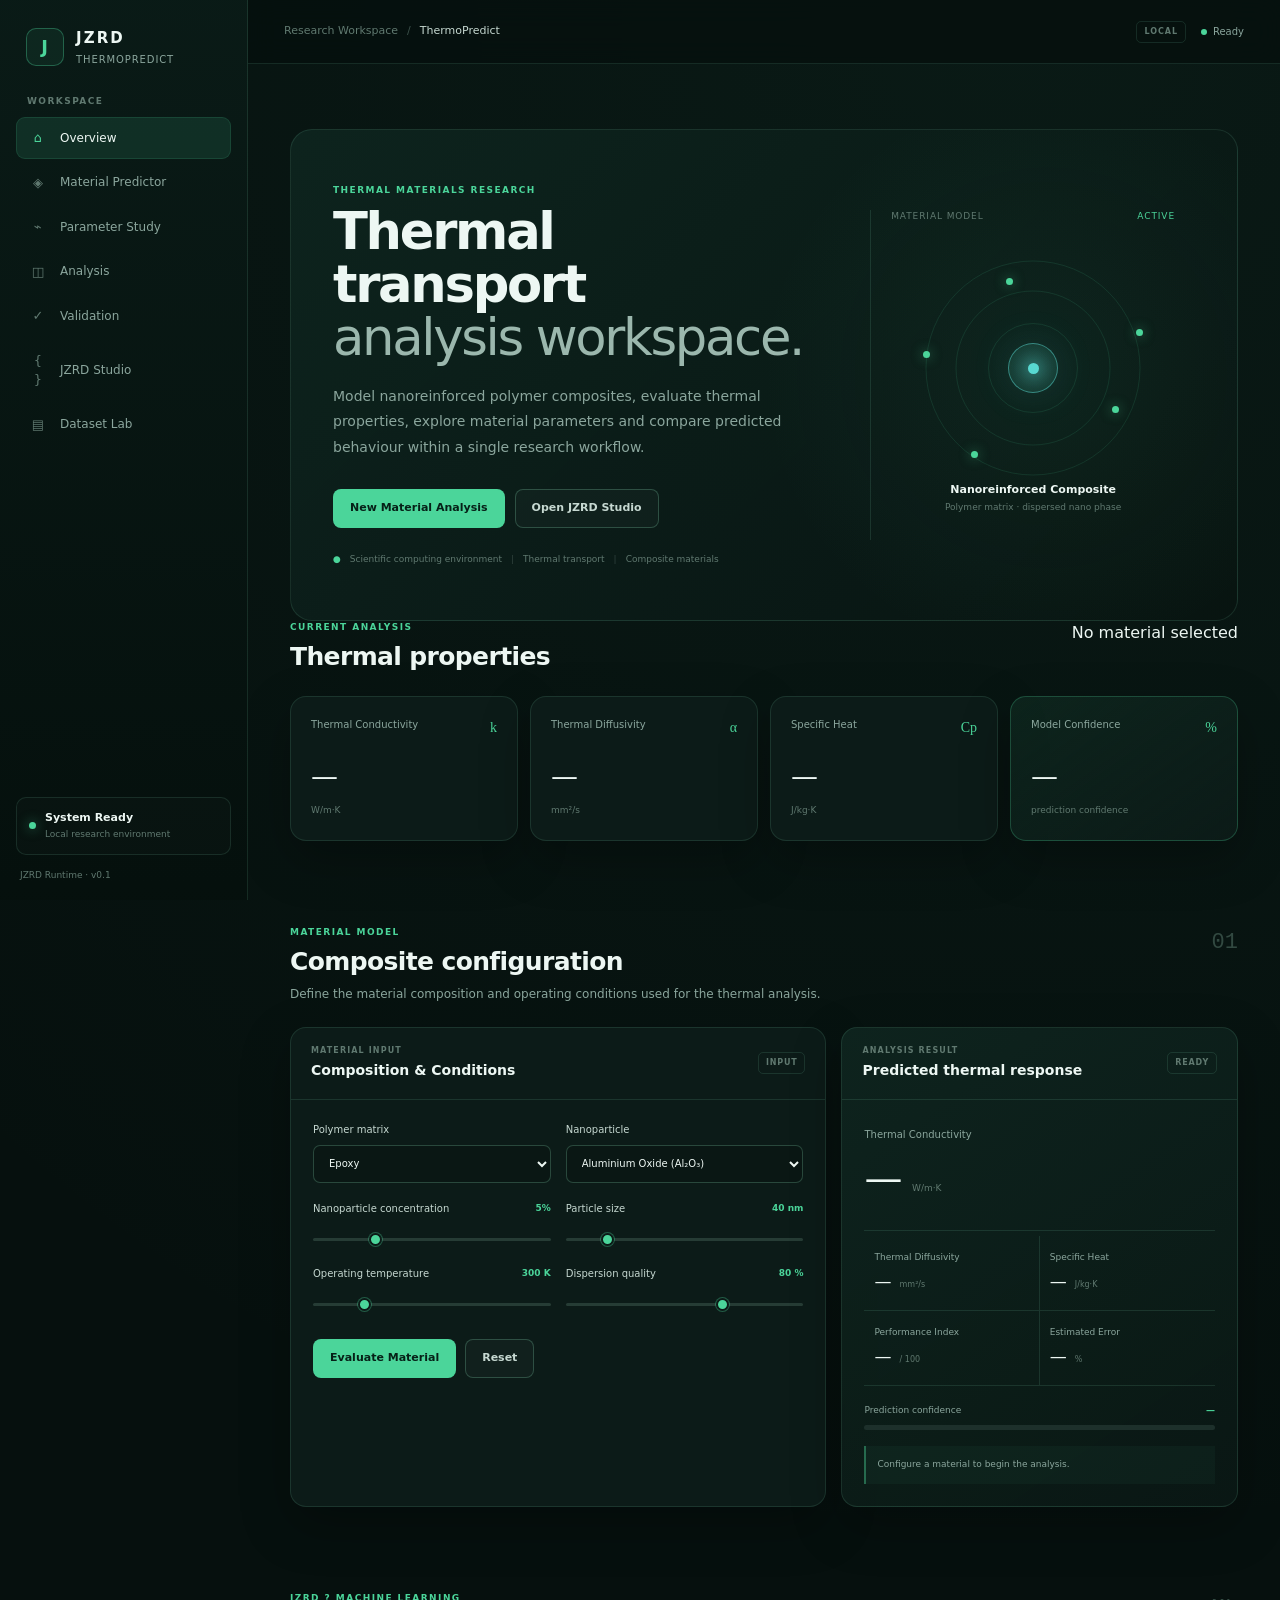
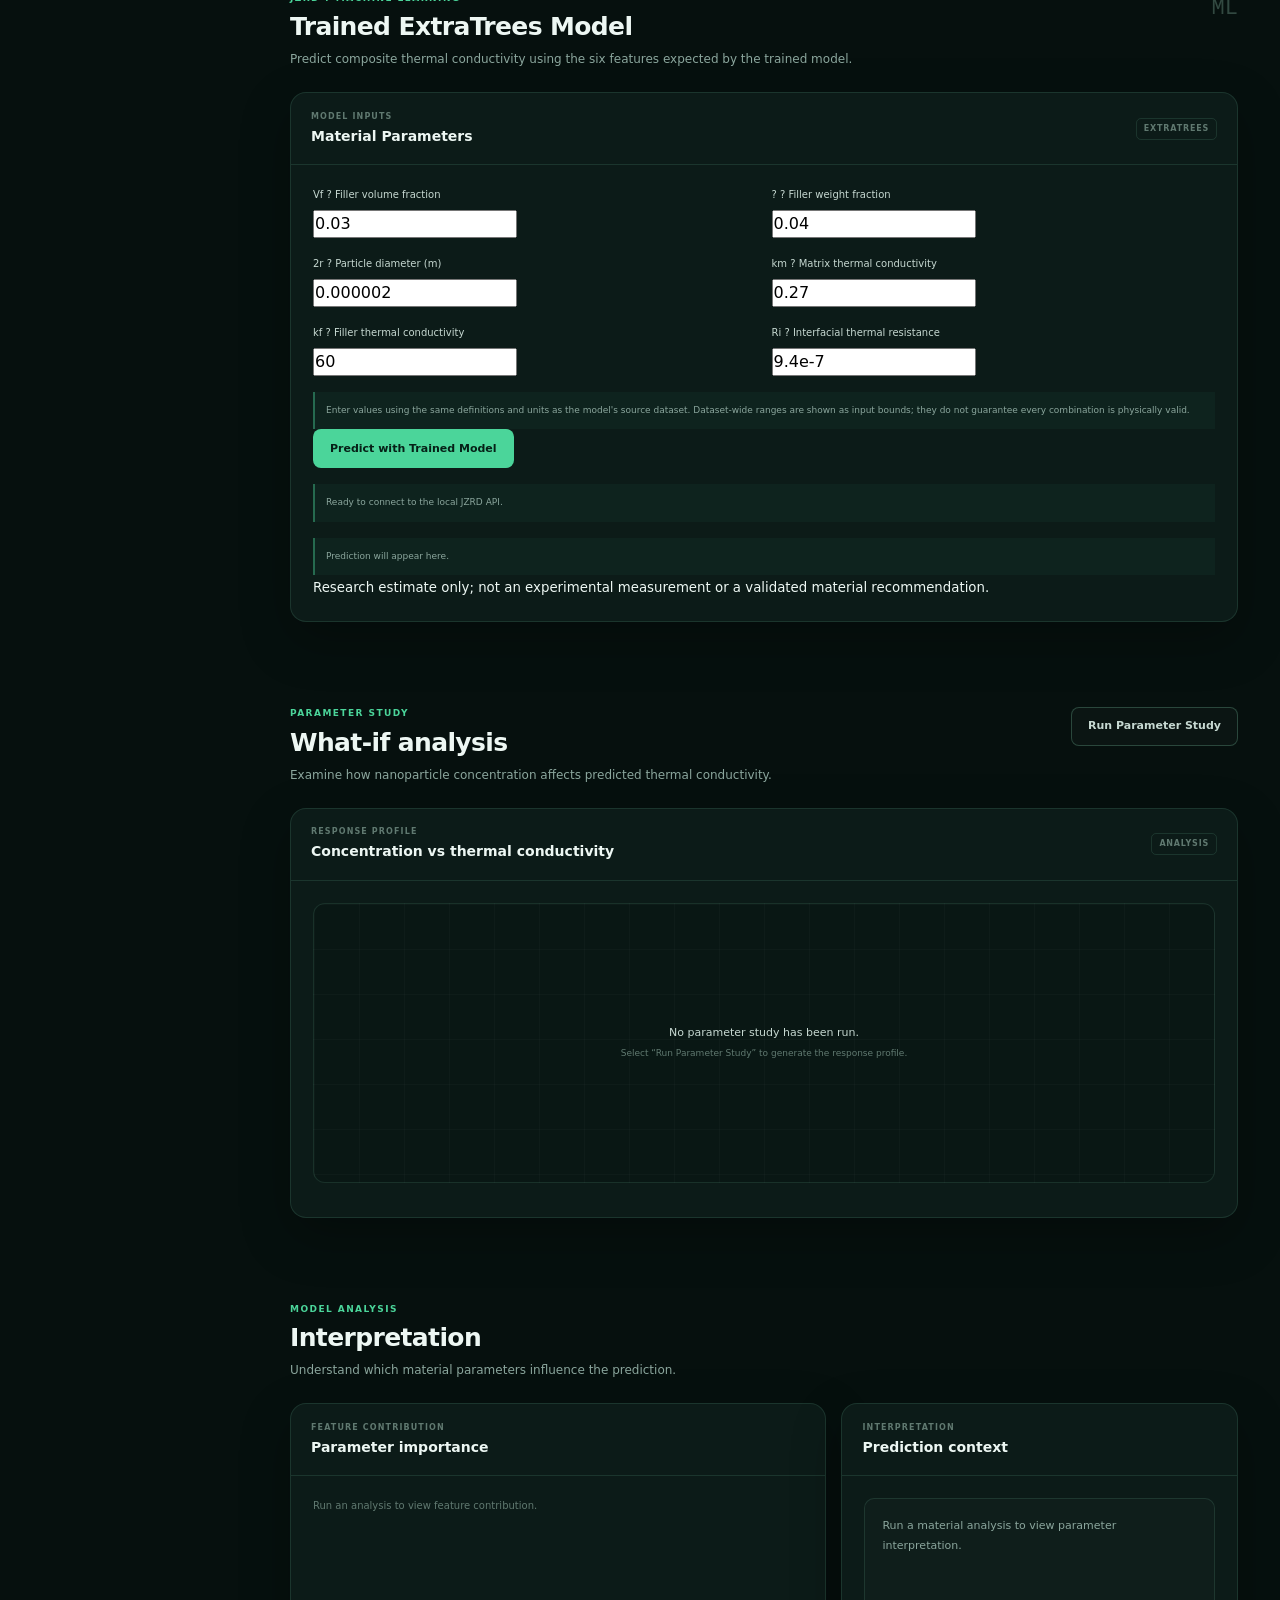
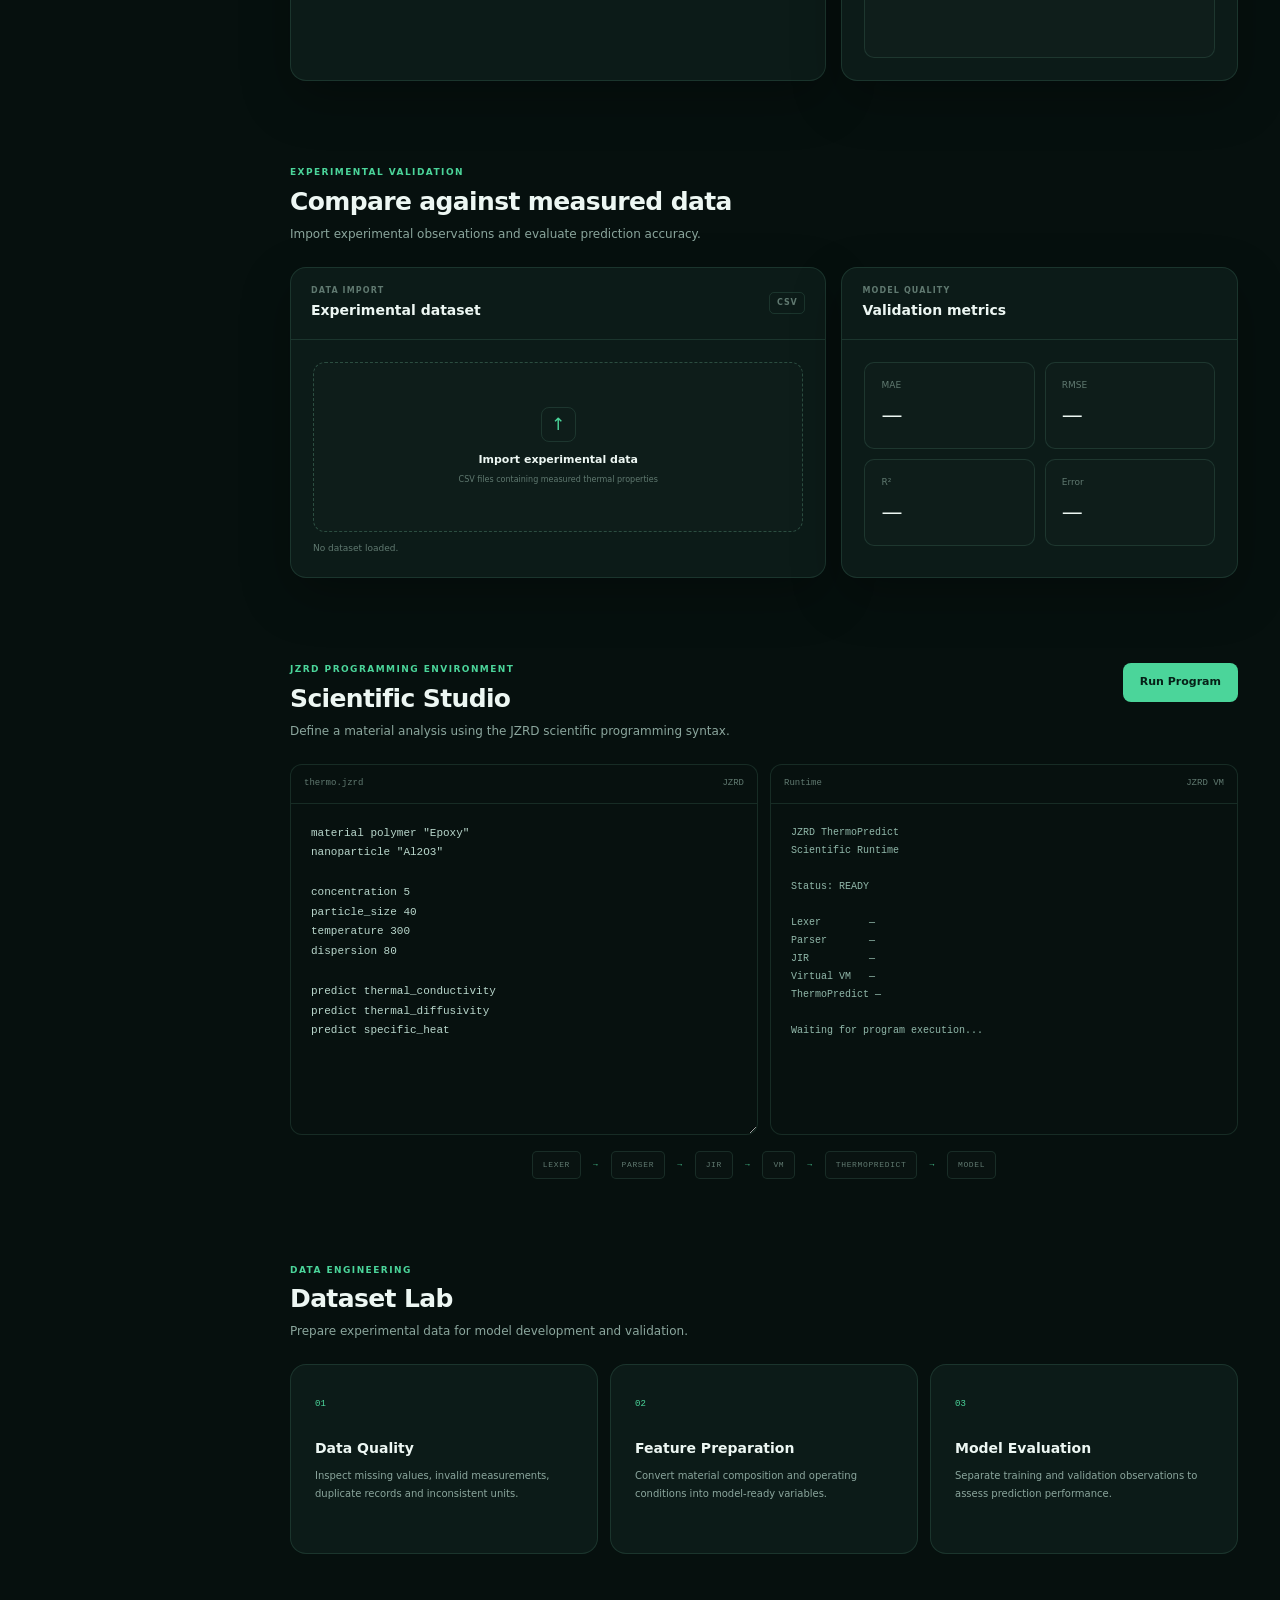
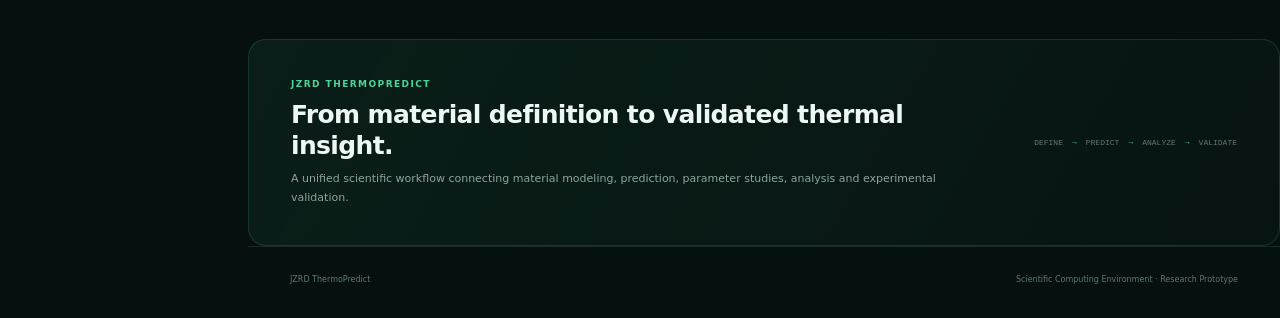
==== index.html @ 57e1dd5a "Add files via upload" ====
<!DOCTYPE html>
<html lang="en">
<head>
    <meta charset="UTF-8">
    <meta name="viewport" content="width=device-width, initial-scale=1.0">

    <title>JZRD ThermoPredict | Thermal Materials Research</title>

    <meta name="description"
          content="JZRD ThermoPredict — scientific platform for thermal transport analysis and material prediction.">

    <link rel="stylesheet" href="style.css">
</head>

<body>

<!-- ======================================================
     SIDEBAR
========================================================= -->

<aside class="sidebar">

    <div class="brand">

        <div class="brand-logo">
            J
        </div>

        <div class="brand-text">
            <strong>JZRD</strong>
            <span>ThermoPredict</span>
        </div>

    </div>


    <div class="workspace-label">
        WORKSPACE
    </div>


    <nav class="navigation">

        <button class="nav-item active" data-section="dashboard">
            <span class="nav-icon">⌂</span>
            <span>Overview</span>
        </button>

        <button class="nav-item" data-section="predictor">
            <span class="nav-icon">◈</span>
            <span>Material Predictor</span>
        </button>

        <button class="nav-item" data-section="simulation">
            <span class="nav-icon">⌁</span>
            <span>Parameter Study</span>
        </button>

        <button class="nav-item" data-section="analytics">
            <span class="nav-icon">◫</span>
            <span>Analysis</span>
        </button>

        <button class="nav-item" data-section="validation">
            <span class="nav-icon">✓</span>
            <span>Validation</span>
        </button>

        <button class="nav-item" data-section="studio">
            <span class="nav-icon">{ }</span>
            <span>JZRD Studio</span>
        </button>

        <button class="nav-item" data-section="dataset">
            <span class="nav-icon">▤</span>
            <span>Dataset Lab</span>
        </button>

    </nav>


    <div class="sidebar-bottom">

        <div class="system-status">
            <span class="status-dot"></span>

            <div>
                <strong>System Ready</strong>
                <small>Local research environment</small>
            </div>
        </div>

        <div class="version">
            JZRD Runtime · v0.1
        </div>

    </div>

</aside>



<!-- =========================================================
     MAIN APPLICATION
========================================================= -->

<main class="main">

    <!-- TOP HEADER -->

    <header class="top-header">

        <div class="breadcrumb">

            <span>Research Workspace</span>

            <span class="separator">/</span>

            <strong>ThermoPredict</strong>

        </div>


        <div class="header-right">

            <span class="environment">
                LOCAL
            </span>

            <span class="header-status">
                <i></i>
                Ready
            </span>

        </div>

    </header>



    <!-- =====================================================
         OVERVIEW
    ====================================================== -->

    <section id="dashboard" class="page-section">

        <div class="welcome">

            <div class="welcome-content">

                <div class="section-kicker">
                    THERMAL MATERIALS RESEARCH
                </div>

                <h1>
                    Thermal transport
                    <span>analysis workspace.</span>
                </h1>

                <p>
                    Model nanoreinforced polymer composites, evaluate
                    thermal properties, explore material parameters and
                    compare predicted behaviour within a single research
                    workflow.
                </p>


                <div class="welcome-actions">

                    <button class="button button-primary"
                            id="startPrediction">

                        New Material Analysis

                    </button>

                    <button class="button button-secondary"
                            data-section="studio">

                        Open JZRD Studio

                    </button>

                </div>


                <div class="research-note">

                    <span>●</span>

                    Scientific computing environment

                    <span class="note-divider">|</span>

                    Thermal transport

                    <span class="note-divider">|</span>

                    Composite materials

                </div>

            </div>


            <!-- MATERIAL VISUAL -->

            <div class="material-display">

                <div class="display-header">

                    <span>Material Model</span>

                    <span class="display-live">
                        ACTIVE
                    </span>

                </div>


                <div class="material-stage">

                    <div class="ring ring-one"></div>

                    <div class="ring ring-two"></div>

                    <div class="ring ring-three"></div>

                    <div class="material-core">

                        <span></span>

                    </div>


                    <div class="particle particle-one"></div>
                    <div class="particle particle-two"></div>
                    <div class="particle particle-three"></div>
                    <div class="particle particle-four"></div>
                    <div class="particle particle-five"></div>

                </div>


                <div class="material-caption">

                    <strong>Nanoreinforced Composite</strong>

                    <span>
                        Polymer matrix · dispersed nano phase
                    </span>

                </div>

            </div>

        </div>



        <!-- SUMMARY -->

        <div class="section-heading">

            <div>
                <span class="section-kicker">
                    CURRENT ANALYSIS
                </span>

                <h2>
                    Thermal properties
                </h2>
            </div>

            <span class="analysis-state">
                No material selected
            </span>

        </div>


        <div class="summary-grid">

            <article class="summary-card">

                <div class="summary-top">
                    <span>Thermal Conductivity</span>
                    <span class="card-symbol">k</span>
                </div>

                <strong id="overviewConductivity">
                    —
                </strong>

                <small>
                    W/m·K
                </small>

            </article>


            <article class="summary-card">

                <div class="summary-top">
                    <span>Thermal Diffusivity</span>
                    <span class="card-symbol">α</span>
                </div>

                <strong id="overviewDiffusivity">
                    —
                </strong>

                <small>
                    mm²/s
                </small>

            </article>


            <article class="summary-card">

                <div class="summary-top">
                    <span>Specific Heat</span>
                    <span class="card-symbol">Cp</span>
                </div>

                <strong id="overviewSpecificHeat">
                    —
                </strong>

                <small>
                    J/kg·K
                </small>

            </article>


            <article class="summary-card summary-card-highlight">

                <div class="summary-top">
                    <span>Model Confidence</span>
                    <span class="card-symbol">%</span>
                </div>

                <strong id="overviewConfidence">
                    —
                </strong>

                <small>
                    prediction confidence
                </small>

            </article>

        </div>

    </section>



    <!-- =====================================================
         MATERIAL PREDICTOR
    ====================================================== -->

    <section id="predictor" class="page-section">

        <div class="section-heading">

            <div>

                <span class="section-kicker">
                    MATERIAL MODEL
                </span>

                <h2>
                    Composite configuration
                </h2>

                <p>
                    Define the material composition and operating
                    conditions used for the thermal analysis.
                </p>

            </div>

            <span class="section-number">
                01
            </span>

        </div>


        <div class="workspace-grid">


            <!-- INPUT PANEL -->

            <div class="card">

                <div class="card-header">

                    <div>

                        <span class="card-kicker">
                            MATERIAL INPUT
                        </span>

                        <h3>
                            Composition & Conditions
                        </h3>

                    </div>

                    <span class="card-status">
                        INPUT
                    </span>

                </div>


                <div class="card-body">

                    <div class="input-grid">


                        <div class="field">

                            <label for="polymer">
                                Polymer matrix
                            </label>

                            <select id="polymer">

                                <option value="Epoxy">
                                    Epoxy
                                </option>

                                <option value="PEEK">
                                    PEEK
                                </option>

                                <option value="Polyamide">
                                    Polyamide
                                </option>

                                <option value="Polyurethane">
                                    Polyurethane
                                </option>

                            </select>

                        </div>


                        <div class="field">

                            <label for="nanoparticle">
                                Nanoparticle
                            </label>

                            <select id="nanoparticle">

                                <option value="Al2O3">
                                    Aluminium Oxide (Al₂O₃)
                                </option>

                                <option value="BN">
                                    Boron Nitride (BN)
                                </option>

                                <option value="Graphene">
                                    Graphene
                                </option>

                                <option value="SiC">
                                    Silicon Carbide (SiC)
                                </option>

                                <option value="TiO2">
                                    Titanium Dioxide (TiO₂)
                                </option>

                            </select>

                        </div>


                        <div class="field">

                            <div class="field-label">

                                <label for="concentration">
                                    Nanoparticle concentration
                                </label>

                                <output id="concentrationValue">
                                    5 %
                                </output>

                            </div>

                            <input
                                id="concentration"
                                type="range"
                                min="0"
                                max="20"
                                step="0.5"
                                value="5">

                        </div>


                        <div class="field">

                            <div class="field-label">

                                <label for="particleSize">
                                    Particle size
                                </label>

                                <output id="particleSizeValue">
                                    40 nm
                                </output>

                            </div>

                            <input
                                id="particleSize"
                                type="range"
                                min="10"
                                max="200"
                                step="5"
                                value="40">

                        </div>


                        <div class="field">

                            <div class="field-label">

                                <label for="temperature">
                                    Operating temperature
                                </label>

                                <output id="temperatureValue">
                                    300 K
                                </output>

                            </div>

                            <input
                                id="temperature"
                                type="range"
                                min="250"
                                max="500"
                                step="5"
                                value="300">

                        </div>


                        <div class="field">

                            <div class="field-label">

                                <label for="dispersion">
                                    Dispersion quality
                                </label>

                                <output id="dispersionValue">
                                    80 %
                                </output>

                            </div>

                            <input
                                id="dispersion"
                                type="range"
                                min="40"
                                max="100"
                                value="80">

                        </div>

                    </div>


                    <div class="form-actions">

                        <button
                            class="button button-primary"
                            id="runPrediction">

                            Evaluate Material

                        </button>

                        <button
                            class="button button-secondary"
                            id="resetPrediction">

                            Reset

                        </button>

                    </div>

                </div>

            </div>



            <!-- RESULT PANEL -->

            <div class="card result-card">

                <div class="card-header">

                    <div>

                        <span class="card-kicker">
                            ANALYSIS RESULT
                        </span>

                        <h3>
                            Predicted thermal response
                        </h3>

                    </div>

                    <span
                        class="card-status"
                        id="predictionStatus">

                        READY

                    </span>

                </div>


                <div class="card-body">


                    <div class="primary-result">

                        <span>
                            Thermal Conductivity
                        </span>

                        <strong id="thermalConductivity">
                            —
                        </strong>

                        <small>
                            W/m·K
                        </small>

                    </div>


                    <div class="result-grid">

                        <div class="result-item">

                            <span>
                                Thermal Diffusivity
                            </span>

                            <strong id="thermalDiffusivity">
                                —
                            </strong>

                            <small>
                                mm²/s
                            </small>

                        </div>


                        <div class="result-item">

                            <span>
                                Specific Heat
                            </span>

                            <strong id="specificHeat">
                                —
                            </strong>

                            <small>
                                J/kg·K
                            </small>

                        </div>


                        <div class="result-item">

                            <span>
                                Performance Index
                            </span>

                            <strong id="performanceIndex">
                                —
                            </strong>

                            <small>
                                / 100
                            </small>

                        </div>


                        <div class="result-item">

                            <span>
                                Estimated Error
                            </span>

                            <strong id="estimatedError">
                                —
                            </strong>

                            <small>
                                %
                            </small>

                        </div>

                    </div>


                    <div class="confidence-block">

                        <div class="confidence-heading">

                            <span>
                                Prediction confidence
                            </span>

                            <strong id="confidenceValue">
                                —
                            </strong>

                        </div>

                        <div class="confidence-track">

                            <span id="confidenceBar"></span>

                        </div>

                    </div>


                    <div class="analysis-message"
                         id="analysisMessage">

                        Configure a material to begin the analysis.

                    </div>

                </div>

            </div>

        </div>

    </section>




    <!-- =====================================================
         JZRD TRAINED ML MODEL
    ====================================================== -->

    <section id="trained-model" class="page-section">

        <div class="section-heading">
            <div>
                <span class="section-kicker">JZRD ? MACHINE LEARNING</span>
                <h2>Trained ExtraTrees Model</h2>
                <p>Predict composite thermal conductivity using the six features expected by the trained model.</p>
            </div>
            <span class="section-number">ML</span>
        </div>

        <div class="card">
            <div class="card-header">
                <div>
                    <span class="card-kicker">MODEL INPUTS</span>
                    <h3>Material Parameters</h3>
                </div>
                <span class="card-status">EXTRATREES</span>
            </div>

            <div class="card-body">
                <div class="input-grid">

                    <div class="field">
                        <label for="ml-Vf">Vf ? Filler volume fraction</label>
                        <input id="ml-Vf" type="number" min="0.01" max="0.75" step="any" value="0.03" required>
                    </div>

                    <div class="field">
                        <label for="ml-omega">? ? Filler weight fraction</label>
                        <input id="ml-omega" type="number" min="0.01" max="0.91" step="any" value="0.04" required>
                    </div>

                    <div class="field">
                        <label for="ml-diameter">2r ? Particle diameter (m)</label>
                        <input id="ml-diameter" type="number" min="3e-8" max="0.0007" step="any" value="0.000002" required>
                    </div>

                    <div class="field">
                        <label for="ml-km">km ? Matrix thermal conductivity</label>
                        <input id="ml-km" type="number" min="0.14" max="401" step="any" value="0.27" required>
                    </div>

                    <div class="field">
                        <label for="ml-kf">kf ? Filler thermal conductivity</label>
                        <input id="ml-kf" type="number" min="20" max="2400" step="any" value="60" required>
                    </div>

                    <div class="field">
                        <label for="ml-Ri">Ri ? Interfacial thermal resistance</label>
                        <input id="ml-Ri" type="number" min="4.39e-9" max="0.000014" step="any" value="9.4e-7" required>
                    </div>

                </div>

                <p class="analysis-message">
                    Enter values using the same definitions and units as the model's source dataset.
                    Dataset-wide ranges are shown as input bounds; they do not guarantee every combination is physically valid.
                </p>

                <button class="button button-primary" id="runTrainedModel" type="button">
                    Predict with Trained Model
                </button>

                <div id="trainedModelStatus" class="analysis-message" role="status" aria-live="polite">
                    Ready to connect to the local JZRD API.
                </div>

                <div id="trainedModelResult" class="analysis-message" aria-live="polite">
                    Prediction will appear here.
                </div>

                <small>
                    Research estimate only; not an experimental measurement or a validated material recommendation.
                </small>
            </div>
        </div>

    </section>

    <!-- =====================================================
         PARAMETER STUDY
    ====================================================== -->

    <section id="simulation" class="page-section">

        <div class="section-heading">

            <div>

                <span class="section-kicker">
                    PARAMETER STUDY
                </span>

                <h2>
                    What-if analysis
                </h2>

                <p>
                    Examine how nanoparticle concentration affects
                    predicted thermal conductivity.
                </p>

            </div>

            <button
                class="button button-secondary"
                id="runSimulation">

                Run Parameter Study

            </button>

        </div>


        <div class="card">

            <div class="card-header">

                <div>

                    <span class="card-kicker">
                        RESPONSE PROFILE
                    </span>

                    <h3>
                        Concentration vs thermal conductivity
                    </h3>

                </div>

                <span class="card-status">
                    ANALYSIS
                </span>

            </div>


            <div class="card-body">

                <div
                    class="simulation-chart"
                    id="simulationChart">

                    <div class="chart-placeholder">

                        <strong>
                            No parameter study has been run.
                        </strong>

                        <span>
                            Select “Run Parameter Study” to generate
                            the response profile.
                        </span>

                    </div>

                </div>


                <div
                    class="simulation-values"
                    id="simulationValues">
                </div>

            </div>

        </div>

    </section>



    <!-- =====================================================
         ANALYTICS
    ====================================================== -->

    <section id="analytics" class="page-section">

        <div class="section-heading">

            <div>

                <span class="section-kicker">
                    MODEL ANALYSIS
                </span>

                <h2>
                    Interpretation
                </h2>

                <p>
                    Understand which material parameters influence
                    the prediction.
                </p>

            </div>

        </div>


        <div class="workspace-grid">


            <div class="card">

                <div class="card-header">

                    <div>

                        <span class="card-kicker">
                            FEATURE CONTRIBUTION
                        </span>

                        <h3>
                            Parameter importance
                        </h3>

                    </div>

                </div>


                <div
                    class="card-body"
                    id="featureImportance">
                </div>

            </div>


            <div class="card">

                <div class="card-header">

                    <div>

                        <span class="card-kicker">
                            INTERPRETATION
                        </span>

                        <h3>
                            Prediction context
                        </h3>

                    </div>

                </div>


                <div class="card-body">

                    <div
                        class="explanation"
                        id="predictionExplanation">

                        Run a material analysis to view
                        parameter interpretation.

                    </div>

                </div>

            </div>

        </div>

    </section>



    <!-- =====================================================
         VALIDATION
    ====================================================== -->

    <section id="validation" class="page-section">

        <div class="section-heading">

            <div>

                <span class="section-kicker">
                    EXPERIMENTAL VALIDATION
                </span>

                <h2>
                    Compare against measured data
                </h2>

                <p>
                    Import experimental observations and evaluate
                    prediction accuracy.
                </p>

            </div>

        </div>


        <div class="workspace-grid">


            <div class="card">

                <div class="card-header">

                    <div>

                        <span class="card-kicker">
                            DATA IMPORT
                        </span>

                        <h3>
                            Experimental dataset
                        </h3>

                    </div>

                    <span class="card-status">
                        CSV
                    </span>

                </div>


                <div class="card-body">

                    <label class="upload-area">

                        <input
                            type="file"
                            id="datasetFile"
                            accept=".csv">

                        <span class="upload-icon">
                            ↑
                        </span>

                        <strong>
                            Import experimental data
                        </strong>

                        <small>
                            CSV files containing measured
                            thermal properties
                        </small>

                    </label>


                    <div
                        class="file-status"
                        id="fileStatus">

                        No dataset loaded.

                    </div>

                </div>

            </div>


            <div class="card">

                <div class="card-header">

                    <div>

                        <span class="card-kicker">
                            MODEL QUALITY
                        </span>

                        <h3>
                            Validation metrics
                        </h3>

                    </div>

                </div>


                <div class="card-body validation-grid">

                    <div>
                        <span>MAE</span>
                        <strong id="metricMAE">—</strong>
                    </div>

                    <div>
                        <span>RMSE</span>
                        <strong id="metricRMSE">—</strong>
                    </div>

                    <div>
                        <span>R²</span>
                        <strong id="metricR2">—</strong>
                    </div>

                    <div>
                        <span>Error</span>
                        <strong id="metricError">—</strong>
                    </div>

                </div>

            </div>

        </div>

    </section>



    <!-- =====================================================
         JZRD STUDIO
    ====================================================== -->

    <section id="studio" class="page-section">

        <div class="section-heading">

            <div>

                <span class="section-kicker">
                    JZRD PROGRAMMING ENVIRONMENT
                </span>

                <h2>
                    Scientific Studio
                </h2>

                <p>
                    Define a material analysis using the JZRD
                    scientific programming syntax.
                </p>

            </div>

            <button
                class="button button-primary"
                id="runJZRD">

                Run Program

            </button>

        </div>


        <div class="studio-layout">


            <div class="code-window">

                <div class="window-header">

                    <span>
                        thermo.jzrd
                    </span>

                    <span>
                        JZRD
                    </span>

                </div>


                <textarea id="jzrdCode">material polymer "Epoxy"
nanoparticle "Al2O3"

concentration 5
particle_size 40
temperature 300
dispersion 80

predict thermal_conductivity
predict thermal_diffusivity
predict specific_heat</textarea>

            </div>


            <div class="terminal-window">

                <div class="window-header">

                    <span>
                        Runtime
                    </span>

                    <span>
                        JZRD VM
                    </span>

                </div>


                <pre id="runtimeOutput">JZRD ThermoPredict
Scientific Runtime

Status: READY

Lexer        —
Parser       —
JIR          —
Virtual VM   —
ThermoPredict —

Waiting for program execution...</pre>

            </div>

        </div>


        <div class="pipeline">

            <div>LEXER</div>
            <span>→</span>
            <div>PARSER</div>
            <span>→</span>
            <div>JIR</div>
            <span>→</span>
            <div>VM</div>
            <span>→</span>
            <div>THERMOPREDICT</div>
            <span>→</span>
            <div>MODEL</div>

        </div>

    </section>



    <!-- =====================================================
         DATASET LAB
    ====================================================== -->

    <section id="dataset" class="page-section">

        <div class="section-heading">

            <div>

                <span class="section-kicker">
                    DATA ENGINEERING
                </span>

                <h2>
                    Dataset Lab
                </h2>

                <p>
                    Prepare experimental data for model development
                    and validation.
                </p>

            </div>

        </div>


        <div class="dataset-grid">


            <article class="dataset-card">

                <span class="dataset-number">
                    01
                </span>

                <h3>
                    Data Quality
                </h3>

                <p>
                    Inspect missing values, invalid measurements,
                    duplicate records and inconsistent units.
                </p>

            </article>


            <article class="dataset-card">

                <span class="dataset-number">
                    02
                </span>

                <h3>
                    Feature Preparation
                </h3>

                <p>
                    Convert material composition and operating
                    conditions into model-ready variables.
                </p>

            </article>


            <article class="dataset-card">

                <span class="dataset-number">
                    03
                </span>

                <h3>
                    Model Evaluation
                </h3>

                <p>
                    Separate training and validation observations
                    to assess prediction performance.
                </p>

            </article>


        </div>

    </section>



    <!-- =====================================================
         RESEARCH FOOTER
    ====================================================== -->

    <section class="research-panel">

        <div>

            <span class="section-kicker">
                JZRD THERMOPREDICT
            </span>

            <h2>
                From material definition to
                validated thermal insight.
            </h2>

            <p>
                A unified scientific workflow connecting material
                modeling, prediction, parameter studies, analysis
                and experimental validation.
            </p>

        </div>


        <div class="research-flow">

            <span>DEFINE</span>
            <i>→</i>
            <span>PREDICT</span>
            <i>→</i>
            <span>ANALYZE</span>
            <i>→</i>
            <span>VALIDATE</span>

        </div>

    </section>


    <footer class="footer">

        <span>
            JZRD ThermoPredict
        </span>

        <span>
            Scientific Computing Environment · Research Prototype
        </span>

    </footer>

</main>


<script src="script.js"></script>

</body>
</html>
---- style.css ----
/* ============================================================
   JZRD • THERMOPREDICT
   Scientific Computing & Thermal Materials Platform
   ============================================================ */

:root {
    --bg: #06100e;
    --bg-soft: #091613;
    --sidebar: #071310;

    --panel: #0c1b18;
    --panel-2: #10231f;
    --panel-3: #132a25;

    --line: rgba(132, 220, 181, 0.13);
    --line-strong: rgba(132, 220, 181, 0.25);

    --text: #edf7f3;
    --text-soft: #c6d8d1;
    --muted: #8ba69d;
    --dim: #607970;

    --green: #4bd59a;
    --green-soft: rgba(75, 213, 154, 0.12);

    --cyan: #58d8d1;
    --cyan-soft: rgba(88, 216, 209, 0.10);

    --yellow: #dfc56d;
    --red: #e77b7b;

    --shadow: 0 18px 50px rgba(0, 0, 0, 0.28);

    --radius: 16px;
    --sidebar-width: 248px;
}


/* ============================================================
   RESET
   ============================================================ */

* {
    box-sizing: border-box;
    margin: 0;
    padding: 0;
}

html {
    scroll-behavior: smooth;
}

body {
    min-height: 100vh;
    background:
        radial-gradient(
            circle at 80% 0%,
            rgba(55, 143, 111, 0.08),
            transparent 30%
        ),
        var(--bg);

    color: var(--text);

    font-family:
        Inter,
        ui-sans-serif,
        system-ui,
        -apple-system,
        BlinkMacSystemFont,
        "Segoe UI",
        sans-serif;

    line-height: 1.5;
}

button,
input,
select,
textarea {
    font: inherit;
}

button {
    cursor: pointer;
}

a {
    color: inherit;
    text-decoration: none;
}


/* ============================================================
   SIDEBAR
   ============================================================ */

.sidebar {
    position: fixed;
    inset: 0 auto 0 0;

    width: var(--sidebar-width);

    display: flex;
    flex-direction: column;

    padding: 25px 16px 18px;

    background:
        linear-gradient(
            180deg,
            rgba(10, 27, 23, 0.98),
            rgba(5, 16, 13, 0.99)
        );

    border-right: 1px solid var(--line);

    z-index: 50;
}


/* Brand */

.brand {
    display: flex;
    align-items: center;
    gap: 12px;

    padding: 2px 10px 28px;
}

.brand-logo {
    width: 38px;
    height: 38px;

    display: grid;
    place-items: center;

    border: 1px solid rgba(75, 213, 154, 0.35);
    border-radius: 10px;

    color: var(--green);

    background: rgba(75, 213, 154, 0.07);

    font-size: 18px;
    font-weight: 800;
    letter-spacing: 0.04em;
}

.brand-text {
    display: flex;
    flex-direction: column;
}

.brand-text strong {
    font-size: 15px;
    letter-spacing: 0.14em;
}

.brand-text span {
    margin-top: 2px;

    color: var(--muted);

    font-size: 10px;
    letter-spacing: 0.09em;
    text-transform: uppercase;
}


/* Navigation */

.workspace-label {
    padding: 0 11px 9px;

    color: var(--dim);

    font-size: 9px;
    font-weight: 700;
    letter-spacing: 0.16em;
}

.navigation {
    display: flex;
    flex-direction: column;
    gap: 3px;
}

.nav-item {
    width: 100%;

    display: flex;
    align-items: center;
    gap: 12px;

    padding: 10px 11px;

    border: 1px solid transparent;
    border-radius: 9px;

    background: transparent;
    color: var(--muted);

    text-align: left;

    transition:
        background 0.2s ease,
        color 0.2s ease,
        border-color 0.2s ease;
}

.nav-item:hover {
    color: var(--text);
    background: rgba(255, 255, 255, 0.025);
}

.nav-item.active {
    color: var(--text);

    background: var(--green-soft);
    border-color: rgba(75, 213, 154, 0.14);
}

.nav-icon {
    width: 20px;

    color: var(--dim);

    font-size: 13px;
    text-align: center;
}

.nav-item.active .nav-icon {
    color: var(--green);
}

.nav-item span:last-child {
    font-size: 12px;
    font-weight: 500;
}


/* Sidebar bottom */

.sidebar-bottom {
    margin-top: auto;
}

.system-status {
    display: flex;
    align-items: center;
    gap: 9px;

    padding: 12px;

    border: 1px solid var(--line);
    border-radius: 10px;

    background: rgba(255, 255, 255, 0.015);
}

.status-dot {
    width: 7px;
    height: 7px;

    flex: 0 0 auto;

    border-radius: 50%;
    background: var(--green);

    box-shadow: 0 0 12px rgba(75, 213, 154, 0.55);
}

.system-status strong {
    display: block;

    color: var(--text);

    font-size: 11px;
    font-weight: 600;
}

.system-status small {
    display: block;

    margin-top: 2px;

    color: var(--dim);

    font-size: 9px;
}

.version {
    padding: 14px 4px 0;

    color: var(--dim);

    font-size: 9px;
}


/* ============================================================
   MAIN
   ============================================================ */

.main {
    min-height: 100vh;

    margin-left: var(--sidebar-width);
}


/* ============================================================
   TOP HEADER
   ============================================================ */

.top-header {
    height: 64px;

    display: flex;
    align-items: center;
    justify-content: space-between;

    padding: 0 36px;

    border-bottom: 1px solid var(--line);

    background: rgba(6, 16, 14, 0.78);

    backdrop-filter: blur(14px);

    position: sticky;
    top: 0;

    z-index: 30;
}

.breadcrumb {
    display: flex;
    align-items: center;
    gap: 9px;

    color: var(--dim);

    font-size: 11px;
}

.breadcrumb strong {
    color: var(--text-soft);
    font-weight: 500;
}

.separator {
    color: #3c514b;
}

.header-right {
    display: flex;
    align-items: center;
    gap: 15px;
}

.environment {
    padding: 4px 7px;

    border: 1px solid var(--line);
    border-radius: 5px;

    color: var(--dim);

    font-size: 8px;
    font-weight: 700;
    letter-spacing: 0.12em;
}

.header-status {
    display: flex;
    align-items: center;
    gap: 6px;

    color: var(--muted);

    font-size: 10px;
}

.header-status i {
    width: 6px;
    height: 6px;

    border-radius: 50%;
    background: var(--green);
}


/* ============================================================
   SECTIONS
   ============================================================ */

.page-section {
    max-width: 1500px;

    margin: 0 auto;

    padding: 65px 42px 20px;

    scroll-margin-top: 60px;
}

.section-heading {
    display: flex;
    align-items: flex-start;
    justify-content: space-between;

    gap: 30px;

    margin-bottom: 24px;
}

.section-kicker {
    display: block;

    margin-bottom: 7px;

    color: var(--green);

    font-size: 9px;
    font-weight: 700;
    letter-spacing: 0.16em;
}

.section-heading h2 {
    color: var(--text);

    font-size: 25px;
    line-height: 1.2;

    letter-spacing: -0.025em;
}

.section-heading p {
    max-width: 620px;

    margin-top: 8px;

    color: var(--muted);

    font-size: 12px;
}

.section-number {
    color: #324941;

    font-family: monospace;

    font-size: 22px;
}


/* ============================================================
   WELCOME / HERO
   ============================================================ */

.welcome {
    min-height: 470px;

    display: grid;
    grid-template-columns: 1.2fr 0.8fr;
    gap: 50px;

    align-items: center;

    padding: 54px 42px;

    border: 1px solid var(--line);
    border-radius: 22px;

    background:
        radial-gradient(
            circle at 80% 50%,
            rgba(65, 176, 132, 0.08),
            transparent 36%
        ),
        linear-gradient(
            135deg,
            rgba(15, 39, 33, 0.8),
            rgba(8, 20, 17, 0.85)
        );

    overflow: hidden;
}

.welcome-content {
    max-width: 720px;
}

.welcome h1 {
    max-width: 700px;

    font-size: clamp(36px, 4vw, 57px);
    line-height: 1.04;

    letter-spacing: -0.045em;
}

.welcome h1 span {
    display: block;

    color: #9bb7ad;

    font-weight: 400;
}

.welcome-content > p {
    max-width: 640px;

    margin-top: 20px;

    color: var(--muted);

    font-size: 14px;
    line-height: 1.8;
}

.welcome-actions {
    display: flex;
    gap: 10px;

    margin-top: 29px;
}

.button {
    min-height: 39px;

    display: inline-flex;
    align-items: center;
    justify-content: center;

    padding: 0 16px;

    border-radius: 8px;

    font-size: 11px;
    font-weight: 600;

    transition:
        transform 0.2s ease,
        border-color 0.2s ease,
        background 0.2s ease;
}

.button:hover {
    transform: translateY(-1px);
}

.button-primary {
    border: 1px solid rgba(75, 213, 154, 0.42);

    background: var(--green);
    color: #062017;
}

.button-primary:hover {
    background: #63e2aa;
}

.button-secondary {
    border: 1px solid var(--line-strong);

    background: rgba(255, 255, 255, 0.025);
    color: var(--text-soft);
}

.button-secondary:hover {
    border-color: rgba(132, 220, 181, 0.38);
    background: rgba(255, 255, 255, 0.045);
}

.research-note {
    display: flex;
    align-items: center;
    gap: 9px;

    margin-top: 25px;

    color: var(--dim);

    font-size: 9px;
}

.research-note > span:first-child {
    color: var(--green);
}

.note-divider {
    color: #30423d;
}


/* ============================================================
   MATERIAL VISUAL
   ============================================================ */

.material-display {
    position: relative;

    min-height: 330px;

    display: flex;
    flex-direction: column;
    justify-content: center;

    padding: 20px;

    border-left: 1px solid var(--line);
}

.display-header {
    position: absolute;
    top: 0;
    left: 20px;
    right: 20px;

    display: flex;
    justify-content: space-between;

    color: var(--dim);

    font-size: 9px;
    letter-spacing: 0.1em;
    text-transform: uppercase;
}

.display-live {
    color: var(--green);
}

.material-stage {
    position: relative;

    width: 235px;
    height: 235px;

    margin: 15px auto 0;
}

.ring {
    position: absolute;

    inset: 50% auto auto 50%;

    border: 1px solid rgba(75, 213, 154, 0.12);

    border-radius: 50%;

    transform: translate(-50%, -50%);
}

.ring-one {
    width: 90px;
    height: 90px;
}

.ring-two {
    width: 155px;
    height: 155px;
}

.ring-three {
    width: 215px;
    height: 215px;
}

.material-core {
    position: absolute;

    top: 50%;
    left: 50%;

    width: 50px;
    height: 50px;

    display: grid;
    place-items: center;

    border: 1px solid rgba(88, 216, 209, 0.5);
    border-radius: 50%;

    background:
        radial-gradient(
            circle,
            rgba(88, 216, 209, 0.3),
            rgba(75, 213, 154, 0.08)
        );

    box-shadow:
        0 0 40px rgba(88, 216, 209, 0.14);

    transform: translate(-50%, -50%);
}

.material-core span {
    width: 11px;
    height: 11px;

    border-radius: 50%;

    background: var(--cyan);

    box-shadow: 0 0 16px rgba(88, 216, 209, 0.7);
}

.particle {
    position: absolute;

    width: 7px;
    height: 7px;

    border-radius: 50%;

    background: var(--green);

    box-shadow: 0 0 12px rgba(75, 213, 154, 0.55);
}

.particle-one {
    top: 27px;
    left: 90px;
}

.particle-two {
    top: 78px;
    right: 8px;
}

.particle-three {
    bottom: 28px;
    left: 55px;
}

.particle-four {
    bottom: 73px;
    right: 32px;
}

.particle-five {
    top: 100px;
    left: 7px;
}

.material-caption {
    display: flex;
    flex-direction: column;

    margin-top: -4px;

    text-align: center;
}

.material-caption strong {
    font-size: 11px;
    font-weight: 600;
}

.material-caption span {
    margin-top: 3px;

    color: var(--dim);

    font-size: 9px;
}


/* ============================================================
   SUMMARY CARDS
   ============================================================ */

.summary-grid {
    display: grid;
    grid-template-columns: repeat(4, 1fr);
    gap: 12px;
}

.summary-card {
    min-height: 135px;

    padding: 20px;

    border: 1px solid var(--line);
    border-radius: var(--radius);

    background: var(--panel);

    box-shadow: var(--shadow);
}

.summary-card-highlight {
    border-color: rgba(75, 213, 154, 0.25);
    background:
        linear-gradient(
            145deg,
            rgba(75, 213, 154, 0.08),
            rgba(12, 27, 24, 1)
        );
}

.summary-top {
    display: flex;
    justify-content: space-between;

    color: var(--muted);

    font-size: 10px;
}

.card-symbol {
    color: var(--green);

    font-family: Georgia, serif;

    font-size: 14px;
}

.summary-card strong {
    display: block;

    margin-top: 18px;

    font-size: 27px;
    font-weight: 500;
    letter-spacing: -0.03em;
}

.summary-card small {
    color: var(--dim);

    font-size: 9px;
}


/* ============================================================
   WORKSPACE / CARDS
   ============================================================ */

.workspace-grid {
    display: grid;
    grid-template-columns: 1.15fr 0.85fr;
    gap: 15px;
}

.card {
    min-width: 0;

    border: 1px solid var(--line);
    border-radius: var(--radius);

    background: var(--panel);

    box-shadow: var(--shadow);

    overflow: hidden;
}

.card-header {
    min-height: 72px;

    display: flex;
    align-items: center;
    justify-content: space-between;

    padding: 16px 20px;

    border-bottom: 1px solid var(--line);
}

.card-kicker {
    display: block;

    margin-bottom: 3px;

    color: var(--dim);

    font-size: 8px;
    font-weight: 700;
    letter-spacing: 0.14em;
}

.card-header h3 {
    font-size: 14px;
    font-weight: 600;
}

.card-status {
    padding: 4px 7px;

    border: 1px solid var(--line);
    border-radius: 5px;

    color: var(--dim);

    font-size: 8px;
    font-weight: 700;
    letter-spacing: 0.1em;
}

.card-body {
    padding: 22px;
}


/* ============================================================
   FORM
   ============================================================ */

.input-grid {
    display: grid;
    grid-template-columns: repeat(2, 1fr);
    gap: 18px 15px;
}

.field label {
    display: block;

    margin-bottom: 8px;

    color: var(--text-soft);

    font-size: 10px;
    font-weight: 500;
}

.field-label {
    display: flex;
    align-items: center;
    justify-content: space-between;

    margin-bottom: 8px;
}

.field-label label {
    margin: 0;
}

output {
    color: var(--green);

    font-size: 9px;
    font-weight: 600;
}

select {
    width: 100%;
    height: 38px;

    padding: 0 11px;

    border: 1px solid var(--line-strong);
    border-radius: 7px;

    outline: none;

    background: #0a1714;
    color: var(--text);

    font-size: 10px;

    cursor: pointer;
}

select:focus {
    border-color: rgba(75, 213, 154, 0.45);
}

input[type="range"] {
    width: 100%;

    height: 3px;

    appearance: none;

    border-radius: 10px;

    background: #263c35;

    outline: none;
}

input[type="range"]::-webkit-slider-thumb {
    width: 13px;
    height: 13px;

    appearance: none;

    border: 2px solid var(--panel);

    border-radius: 50%;

    background: var(--green);

    box-shadow: 0 0 0 1px rgba(75, 213, 154, 0.35);

    cursor: pointer;
}

.form-actions {
    display: flex;
    gap: 9px;

    margin-top: 26px;
}


/* ============================================================
   RESULT
   ============================================================ */

.result-card {
    background:
        linear-gradient(
            145deg,
            rgba(15, 37, 31, 0.92),
            rgba(10, 24, 21, 0.95)
        );
}

.primary-result {
    padding: 5px 0 23px;

    border-bottom: 1px solid var(--line);
}

.primary-result span {
    display: block;

    color: var(--muted);

    font-size: 10px;
}

.primary-result strong {
    display: inline-block;

    margin-top: 8px;

    font-size: 38px;
    font-weight: 500;
    letter-spacing: -0.04em;
}

.primary-result small {
    margin-left: 6px;

    color: var(--dim);

    font-size: 9px;
}

.result-grid {
    display: grid;
    grid-template-columns: repeat(2, 1fr);

    gap: 0;

    margin-top: 5px;
}

.result-item {
    padding: 15px 10px;

    border-bottom: 1px solid var(--line);
}

.result-item:nth-child(odd) {
    border-right: 1px solid var(--line);
}

.result-item span {
    display: block;

    color: var(--muted);

    font-size: 9px;
}

.result-item strong {
    display: inline-block;

    margin-top: 5px;

    font-size: 17px;
    font-weight: 500;
}

.result-item small {
    margin-left: 3px;

    color: var(--dim);

    font-size: 8px;
}

.confidence-block {
    padding-top: 18px;
}

.confidence-heading {
    display: flex;
    justify-content: space-between;

    margin-bottom: 8px;

    color: var(--muted);

    font-size: 9px;
}

.confidence-heading strong {
    color: var(--green);
}

.confidence-track {
    height: 5px;

    overflow: hidden;

    border-radius: 10px;

    background: #1d302b;
}

.confidence-track span {
    display: block;

    width: 0;
    height: 100%;

    border-radius: inherit;

    background: var(--green);

    transition: width 0.5s ease;
}

.analysis-message {
    margin-top: 16px;
    padding: 11px;

    border-left: 2px solid rgba(75, 213, 154, 0.4);

    background: rgba(75, 213, 154, 0.045);

    color: var(--muted);

    font-size: 9px;
    line-height: 1.7;
}


/* ============================================================
   SIMULATION
   ============================================================ */

.simulation-chart {
    min-height: 280px;

    display: flex;
    align-items: center;
    justify-content: center;

    border: 1px solid var(--line);
    border-radius: 12px;

    background:
        linear-gradient(
            rgba(255, 255, 255, 0.018) 1px,
            transparent 1px
        ),
        linear-gradient(
            90deg,
            rgba(255, 255, 255, 0.018) 1px,
            transparent 1px
        ),
        #091714;

    background-size: 45px 45px;
}

.chart-placeholder {
    display: flex;
    flex-direction: column;
    align-items: center;

    text-align: center;
}

.chart-placeholder strong {
    color: var(--text-soft);

    font-size: 11px;
    font-weight: 500;
}

.chart-placeholder span {
    max-width: 330px;

    margin-top: 6px;

    color: var(--dim);

    font-size: 9px;
}

.simulation-values {
    display: flex;
    flex-wrap: wrap;
    gap: 8px;

    margin-top: 12px;
}

.simulation-values span {
    padding: 6px 9px;

    border: 1px solid var(--line);
    border-radius: 6px;

    color: var(--muted);

    font-size: 8px;
}


/* ============================================================
   ANALYTICS
   ============================================================ */

.explanation {
    min-height: 160px;

    padding: 17px;

    border: 1px solid var(--line);
    border-radius: 10px;

    background: rgba(255, 255, 255, 0.015);

    color: var(--muted);

    font-size: 11px;
    line-height: 1.8;
}

.feature-row {
    margin-bottom: 18px;
}

.feature-row:last-child {
    margin-bottom: 0;
}

.feature-heading {
    display: flex;
    justify-content: space-between;

    margin-bottom: 7px;

    color: var(--muted);

    font-size: 9px;
}

.feature-heading strong {
    color: var(--text-soft);
}

.feature-track {
    height: 5px;

    overflow: hidden;

    border-radius: 10px;

    background: #1d302b;
}

.feature-track span {
    display: block;

    height: 100%;

    border-radius: inherit;

    background: var(--green);
}


/* ============================================================
   VALIDATION
   ============================================================ */

.upload-area {
    min-height: 170px;

    display: flex;
    flex-direction: column;
    align-items: center;
    justify-content: center;

    border: 1px dashed rgba(132, 220, 181, 0.25);
    border-radius: 12px;

    background: rgba(255, 255, 255, 0.012);

    text-align: center;

    cursor: pointer;

    transition:
        border-color 0.2s ease,
        background 0.2s ease;
}

.upload-area:hover {
    border-color: rgba(75, 213, 154, 0.45);
    background: rgba(75, 213, 154, 0.025);
}

.upload-area input {
    display: none;
}

.upload-icon {
    width: 35px;
    height: 35px;

    display: grid;
    place-items: center;

    margin-bottom: 10px;

    border: 1px solid var(--line);
    border-radius: 8px;

    color: var(--green);

    font-size: 17px;
}

.upload-area strong {
    font-size: 11px;
    font-weight: 600;
}

.upload-area small {
    margin-top: 5px;

    color: var(--dim);

    font-size: 8px;
}

.file-status {
    margin-top: 10px;

    color: var(--dim);

    font-size: 9px;
}

.validation-grid {
    display: grid;
    grid-template-columns: repeat(2, 1fr);
    gap: 10px;
}

.validation-grid > div {
    padding: 16px;

    border: 1px solid var(--line);
    border-radius: 10px;

    background: rgba(255, 255, 255, 0.012);
}

.validation-grid span {
    display: block;

    color: var(--dim);

    font-size: 9px;
}

.validation-grid strong {
    display: block;

    margin-top: 8px;

    font-size: 21px;
    font-weight: 500;
}


/* ============================================================
   JZRD STUDIO
   ============================================================ */

.studio-layout {
    display: grid;
    grid-template-columns: 1fr 1fr;

    gap: 12px;
}

.code-window,
.terminal-window {
    min-width: 0;

    overflow: hidden;

    border: 1px solid var(--line);
    border-radius: 12px;

    background: #07110f;
}

.window-header {
    height: 39px;

    display: flex;
    align-items: center;
    justify-content: space-between;

    padding: 0 13px;

    border-bottom: 1px solid var(--line);

    color: var(--dim);

    font-family: monospace;
    font-size: 9px;
}

textarea {
    width: 100%;
    min-height: 330px;

    display: block;

    padding: 20px;

    resize: vertical;

    border: 0;
    outline: none;

    background: transparent;
    color: #b9d7cc;

    font-family:
        "Cascadia Code",
        "SFMono-Regular",
        Consolas,
        monospace;

    font-size: 11px;
    line-height: 1.8;
}

.terminal-window pre {
    min-height: 330px;

    margin: 0;

    padding: 20px;

    overflow: auto;

    color: #91b8aa;

    font-family:
        "Cascadia Code",
        "SFMono-Regular",
        Consolas,
        monospace;

    font-size: 10px;
    line-height: 1.8;
}

.pipeline {
    display: flex;
    align-items: center;
    justify-content: center;
    gap: 12px;

    margin-top: 16px;

    color: var(--dim);

    font-family: monospace;
    font-size: 8px;
    letter-spacing: 0.08em;
}

.pipeline div {
    padding: 7px 10px;

    border: 1px solid var(--line);
    border-radius: 5px;

    background: rgba(255, 255, 255, 0.015);
}

.pipeline span {
    color: var(--green);
}


/* ============================================================
   DATASET LAB
   ============================================================ */

.dataset-grid {
    display: grid;
    grid-template-columns: repeat(3, 1fr);

    gap: 12px;
}

.dataset-card {
    min-height: 190px;

    padding: 24px;

    border: 1px solid var(--line);
    border-radius: var(--radius);

    background: var(--panel);

    transition:
        transform 0.2s ease,
        border-color 0.2s ease;
}

.dataset-card:hover {
    transform: translateY(-2px);

    border-color: var(--line-strong);
}

.dataset-number {
    color: var(--green);

    font-family: monospace;

    font-size: 9px;
}

.dataset-card h3 {
    margin-top: 25px;

    font-size: 14px;
}

.dataset-card p {
    margin-top: 8px;

    color: var(--muted);

    font-size: 10px;
    line-height: 1.8;
}


/* ============================================================
   RESEARCH PANEL
   ============================================================ */

.research-panel {
    max-width: 1416px;

    margin: 65px auto 0;

    padding: 38px 42px;

    display: flex;
    align-items: center;
    justify-content: space-between;

    gap: 40px;

    border: 1px solid rgba(75, 213, 154, 0.17);
    border-radius: 18px;

    background:
        linear-gradient(
            120deg,
            rgba(75, 213, 154, 0.07),
            rgba(88, 216, 209, 0.025)
        );
}

.research-panel h2 {
    max-width: 650px;

    font-size: 25px;
    line-height: 1.25;
    letter-spacing: -0.025em;
}

.research-panel p {
    max-width: 650px;

    margin-top: 9px;

    color: var(--muted);

    font-size: 11px;
    line-height: 1.7;
}

.research-flow {
    display: flex;
    align-items: center;
    gap: 9px;

    color: var(--dim);

    white-space: nowrap;

    font-family: monospace;
    font-size: 8px;
}

.research-flow i {
    color: var(--green);
    font-style: normal;
}


/* ============================================================
   FOOTER
   ============================================================ */

.footer {
    max-width: 1500px;

    margin: 0 auto;

    padding: 27px 42px 32px;

    display: flex;
    justify-content: space-between;

    color: var(--dim);

    font-size: 8px;

    border-top: 1px solid var(--line);
}


/* ============================================================
   RESPONSIVE
   ============================================================ */

@media (max-width: 1150px) {

    :root {
        --sidebar-width: 215px;
    }

    .welcome {
        grid-template-columns: 1fr;
    }

    .material-display {
        display: none;
    }

    .summary-grid {
        grid-template-columns: repeat(2, 1fr);
    }

    .workspace-grid {
        grid-template-columns: 1fr;
    }

    .dataset-grid {
        grid-template-columns: 1fr;
    }

    .research-panel {
        margin-left: 25px;
        margin-right: 25px;
    }

}


@media (max-width: 800px) {

    .sidebar {
        position: static;

        width: 100%;
        height: auto;

        padding: 15px;
    }

    .brand {
        padding-bottom: 15px;
    }

    .navigation {
        display: grid;
        grid-template-columns: repeat(2, 1fr);
    }

    .sidebar-bottom {
        display: none;
    }

    .main {
        margin-left: 0;
    }

    .top-header {
        padding: 0 20px;
    }

    .page-section {
        padding: 45px 20px 15px;
    }

    .welcome {
        padding: 32px 25px;
    }

    .welcome h1 {
        font-size: 38px;
    }

    .input-grid {
        grid-template-columns: 1fr;
    }

    .studio-layout {
        grid-template-columns: 1fr;
    }

    .research-panel {
        margin-left: 20px;
        margin-right: 20px;

        flex-direction: column;
        align-items: flex-start;
    }

    .research-flow {
        flex-wrap: wrap;
    }

    .footer {
        padding: 25px 20px;

        flex-direction: column;
        gap: 7px;
    }

}


@media (max-width: 520px) {

    .header-right {
        display: none;
    }

    .summary-grid {
        grid-template-columns: 1fr;
    }

    .welcome-actions {
        flex-direction: column;
    }

    .button {
        width: 100%;
    }

    .section-heading {
        flex-direction: column;
    }

    .navigation {
        grid-template-columns: 1fr;
    }

    .research-panel {
        padding: 28px 22px;
    }

}
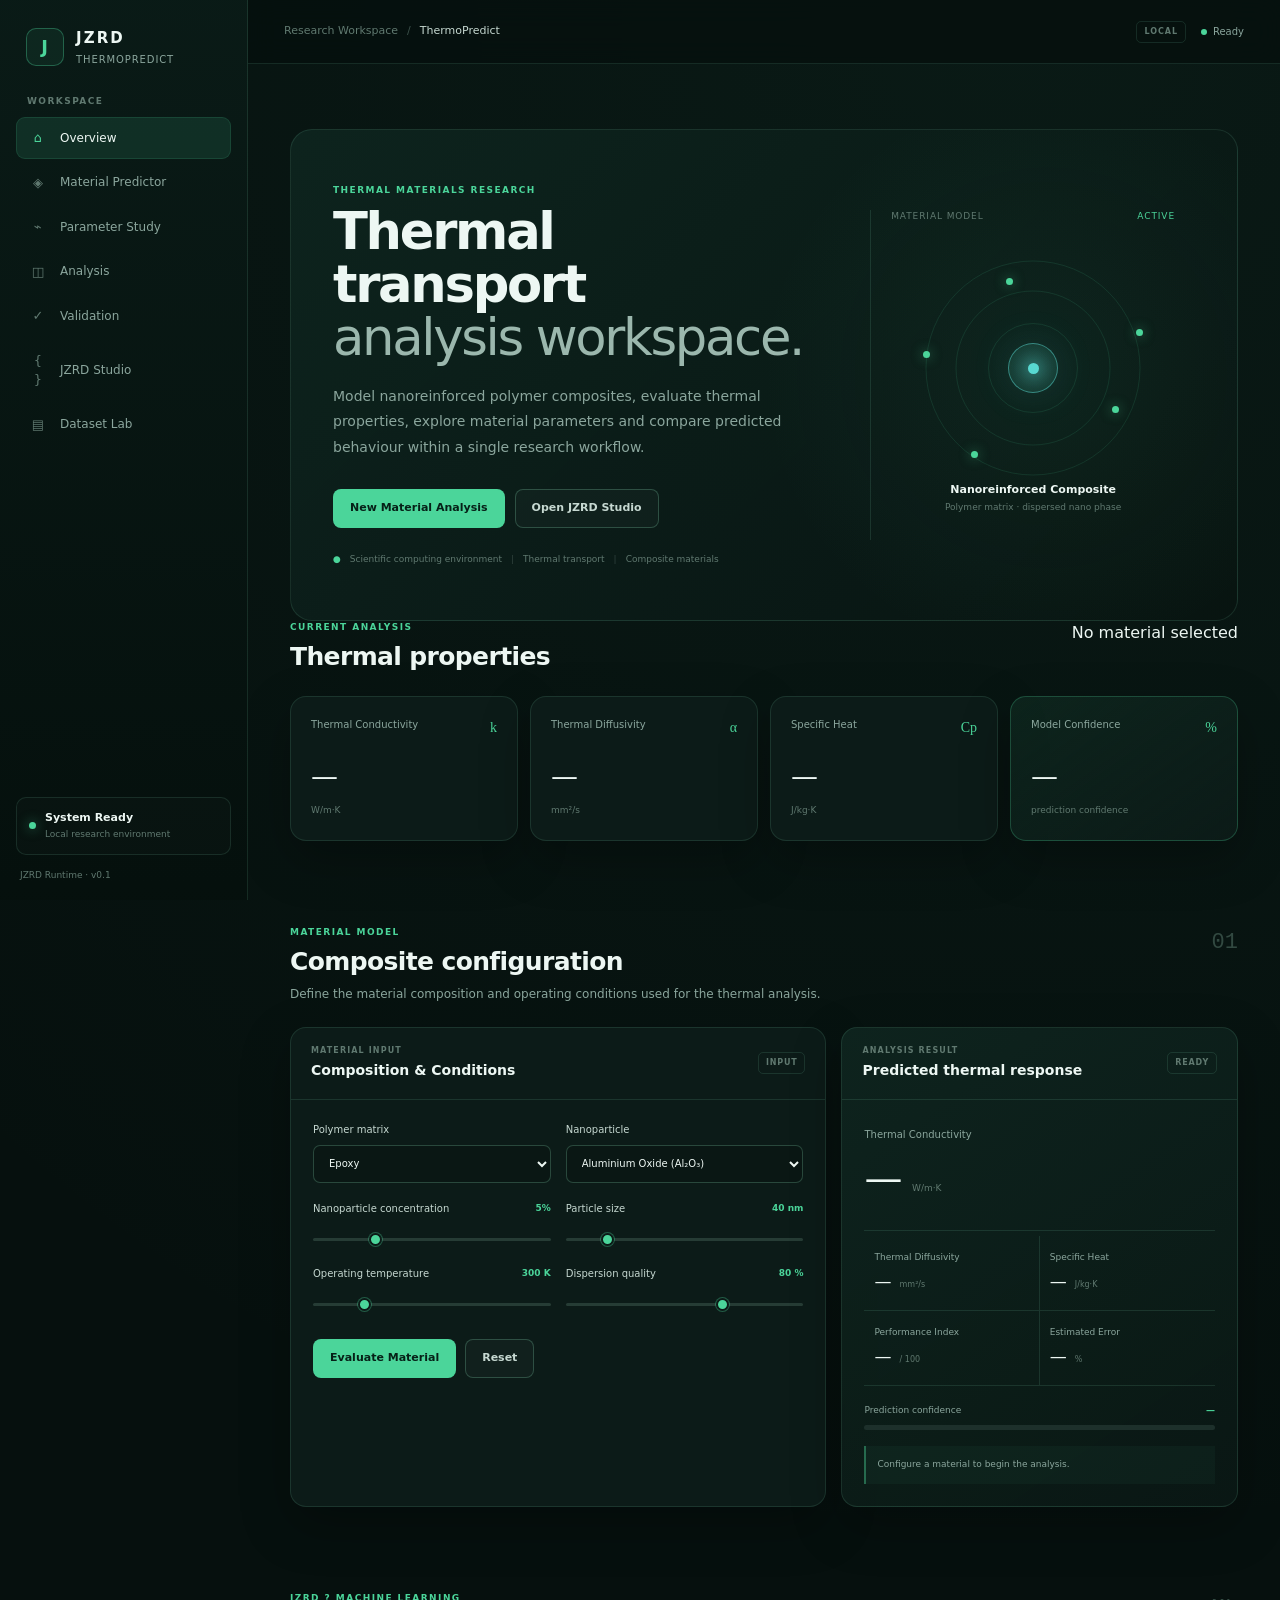
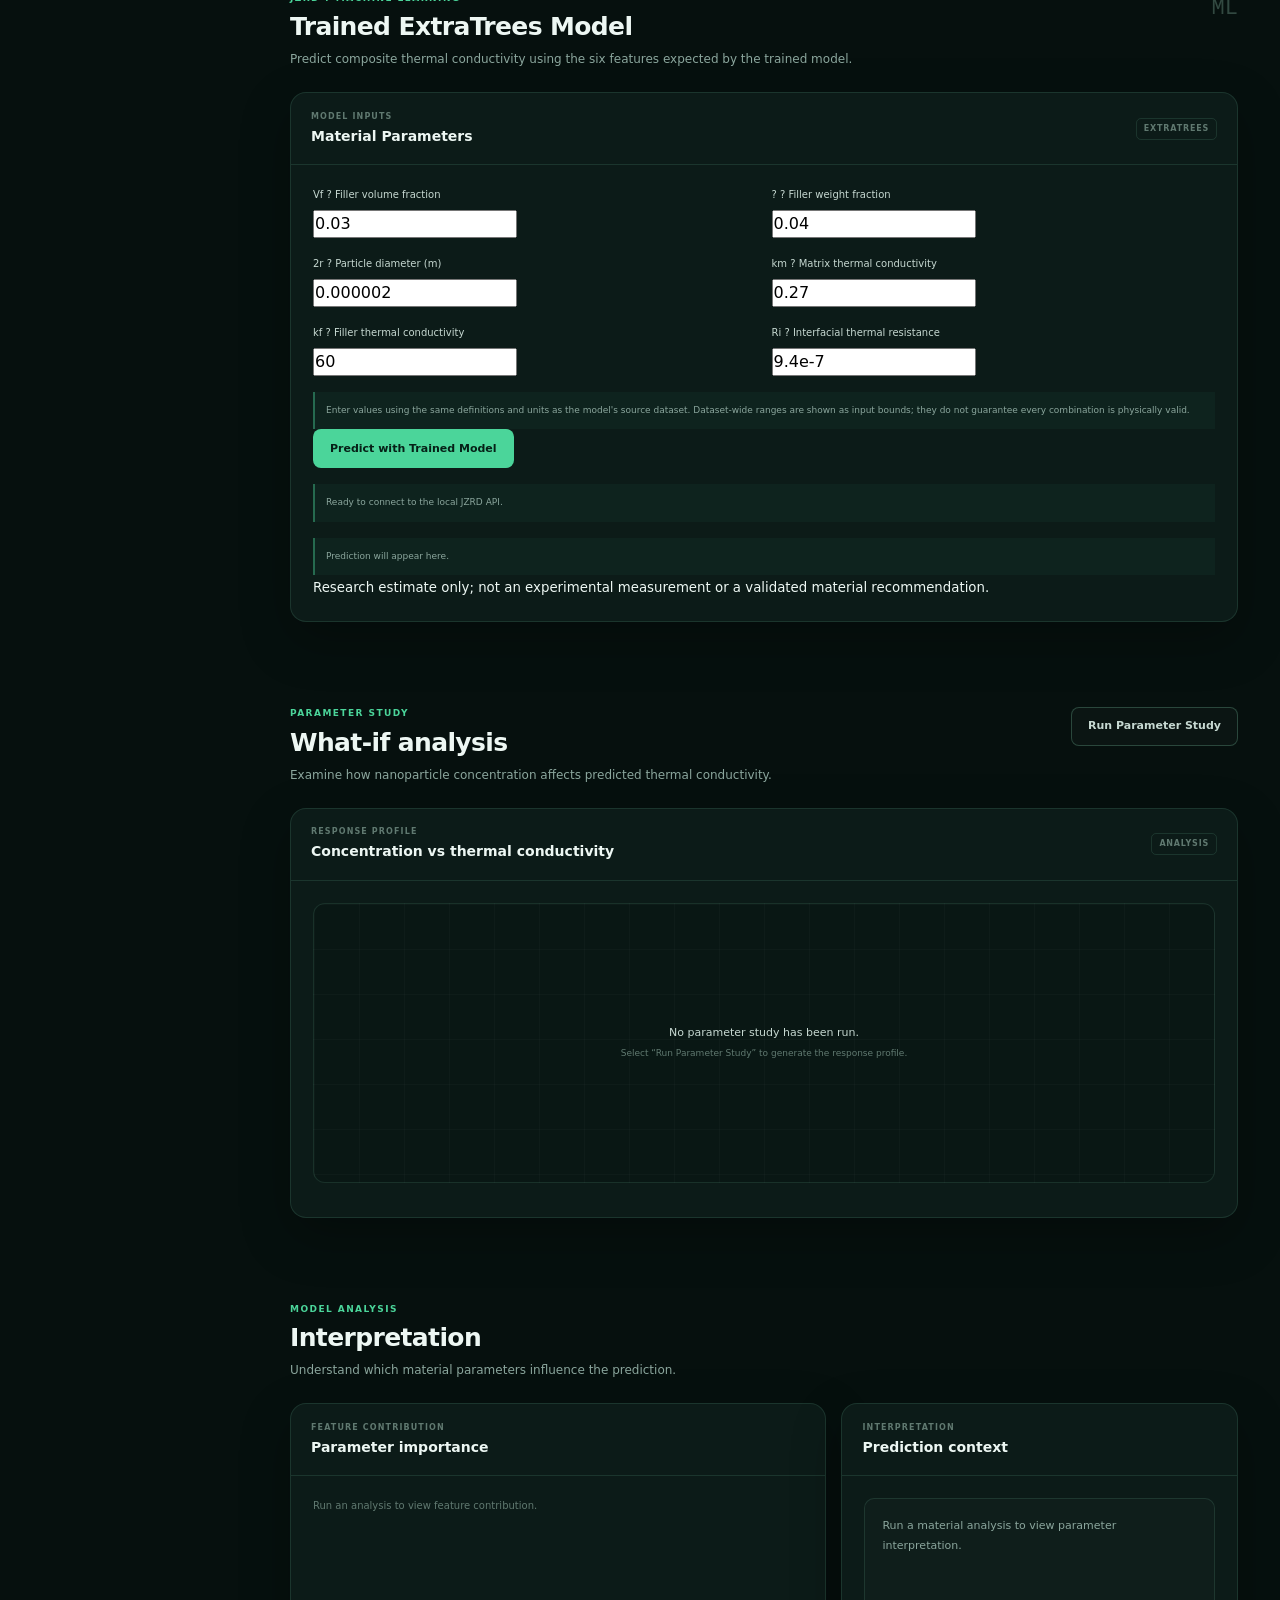
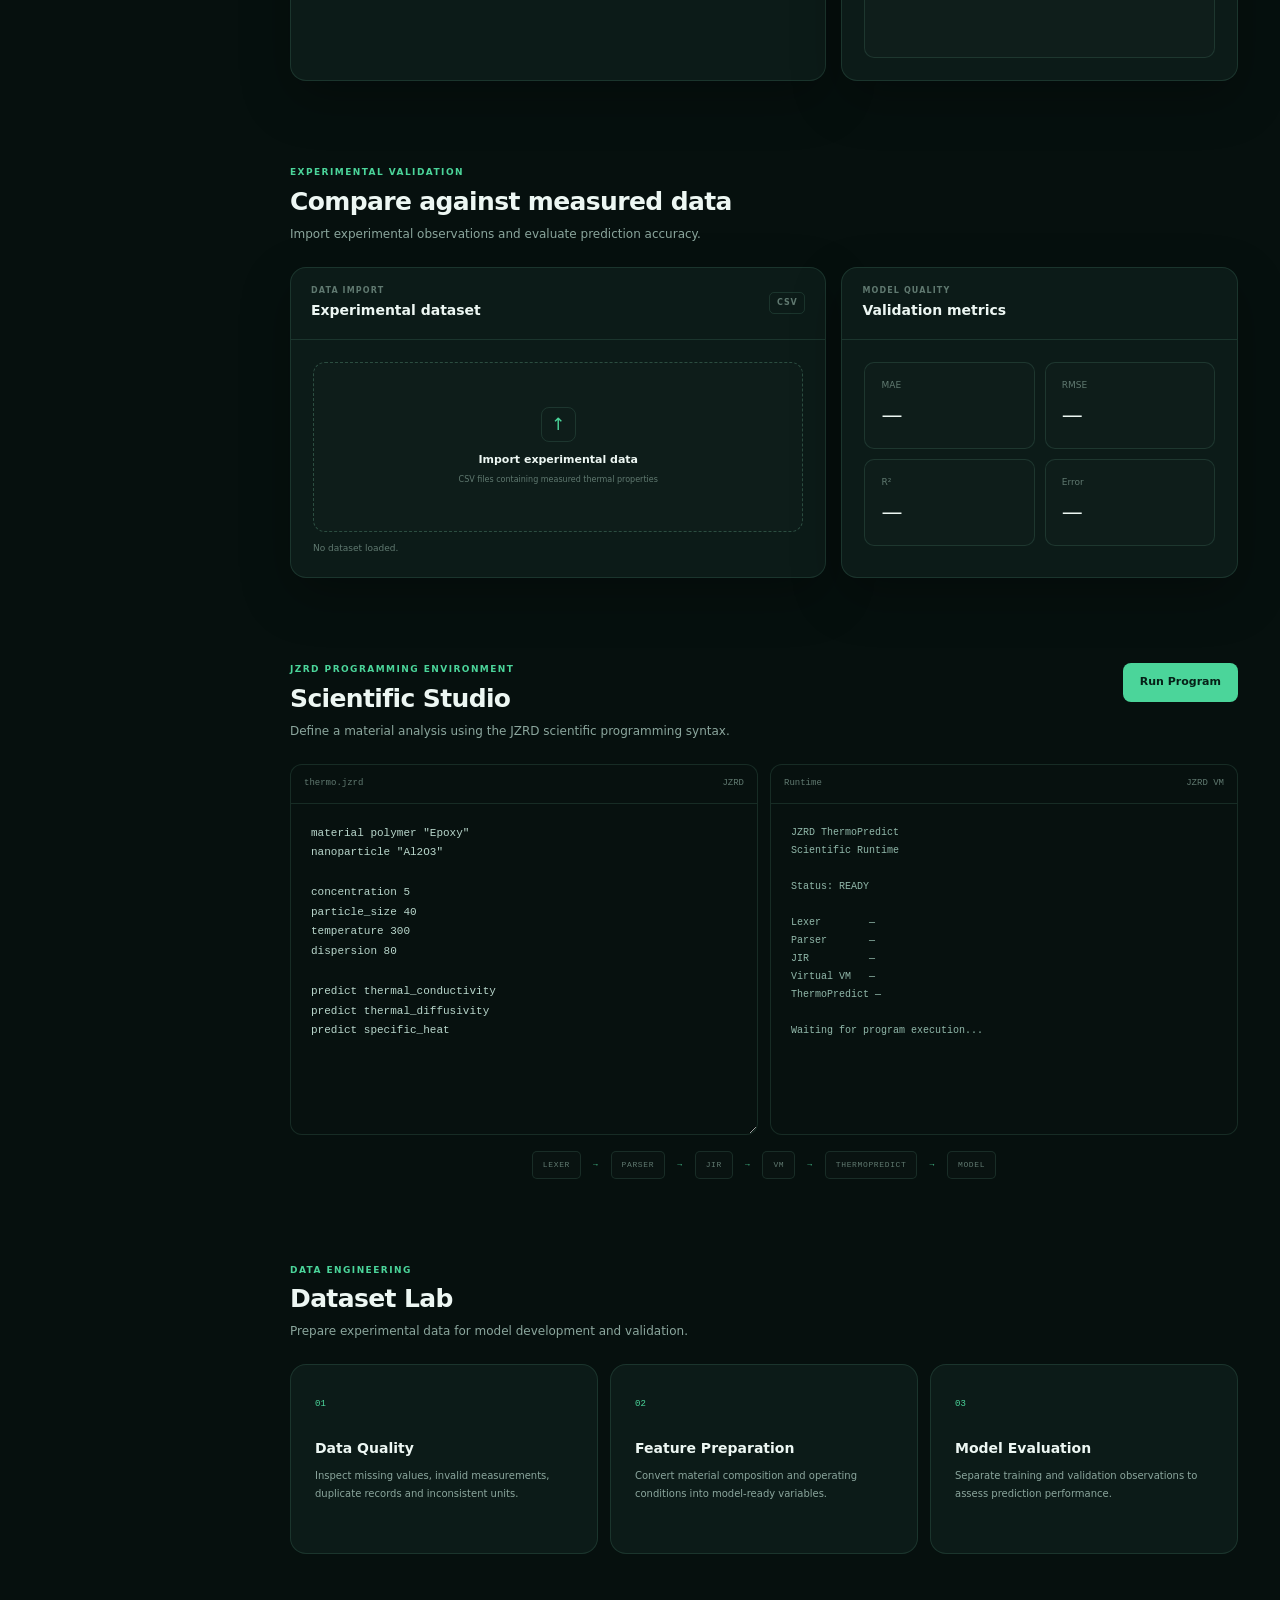
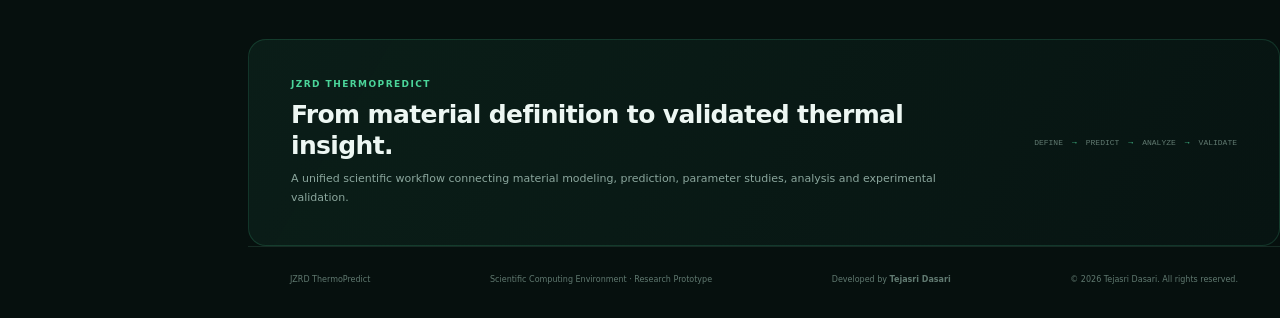
==== commit 07d258c9: "Update index.html" ====
--- a/index.html
+++ b/index.html
@@ -1447,22 +1447,29 @@
     </section>
 
 
-    <footer class="footer">
-
-        <span>
-            JZRD ThermoPredict
-        </span>
-
-        <span>
-            Scientific Computing Environment · Research Prototype
-        </span>
-
-    </footer>
-
-</main>
+ <footer class="footer">
+    <span class="footer-project">
+        JZRD ThermoPredict
+    </span>
+
+
+<span class="footer-description">
+    Scientific Computing Environment · Research Prototype
+</span>
+
+<span class="developer-credit">
+    Developed by <strong>Tejasri Dasari</strong>
+</span>
+
+<span class="copyright">
+    © 2026 Tejasri Dasari. All rights reserved.
+</span>
+
+
+</footer>
 
 
 <script src="script.js"></script>
 
 </body>
-</html>+</html>
